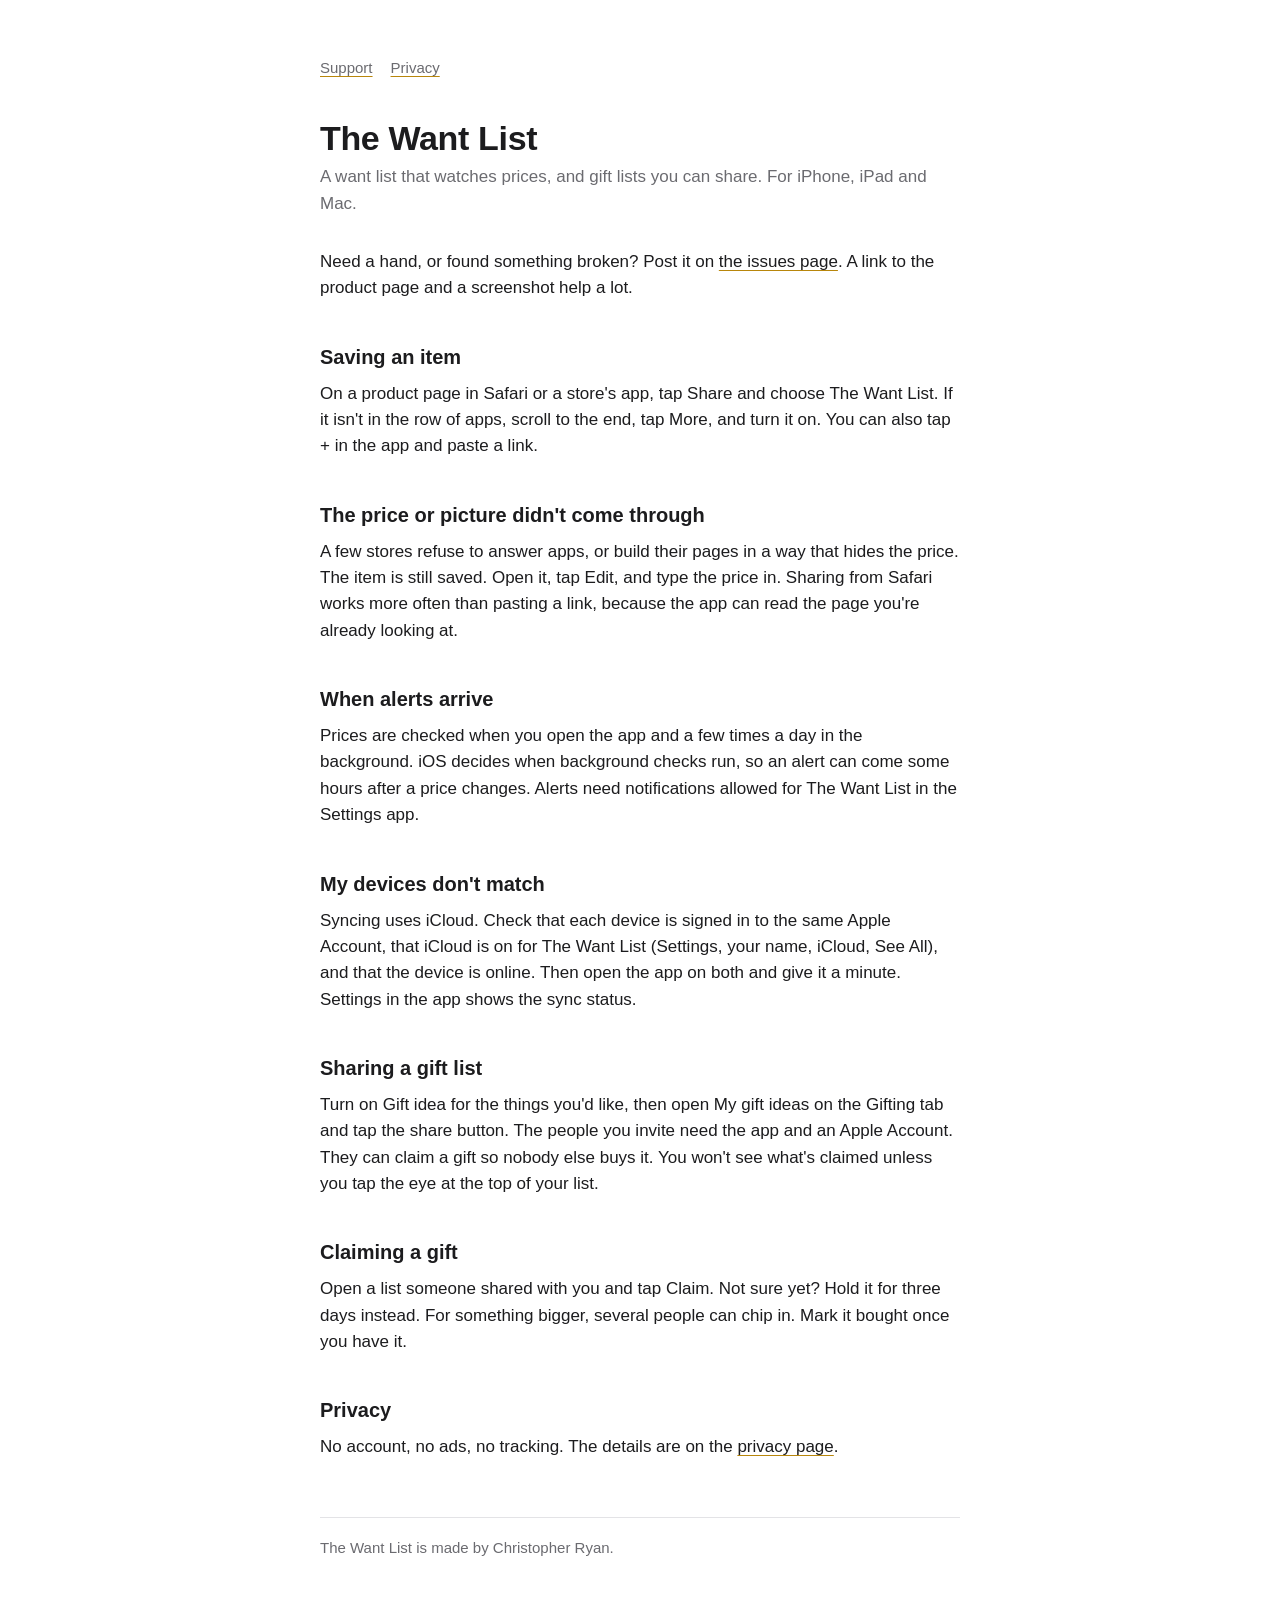
==== index.html @ 434f6b30 "Support and privacy pages" ====
<!doctype html>
<html lang="en">
<head>
<meta charset="utf-8">
<meta name="viewport" content="width=device-width, initial-scale=1">
<title>Support · The Want List</title>
<link rel="stylesheet" href="style.css">
</head>
<body>
<main>
<nav><a href="index.html">Support</a><a href="privacy.html">Privacy</a></nav>
<h1>The Want List</h1>
<p class="sub">A want list that watches prices, and gift lists you can share. For iPhone, iPad and Mac.</p>

<p>Need a hand, or found something broken? Post it on <a href="https://github.com/ignivomous/the-want-list/issues">the issues page</a>. A link to the product page and a screenshot help a lot.</p>

<h2>Saving an item</h2>
<p>On a product page in Safari or a store's app, tap Share and choose The Want List. If it isn't in the row of apps, scroll to the end, tap More, and turn it on. You can also tap + in the app and paste a link.</p>

<h2>The price or picture didn't come through</h2>
<p>A few stores refuse to answer apps, or build their pages in a way that hides the price. The item is still saved. Open it, tap Edit, and type the price in. Sharing from Safari works more often than pasting a link, because the app can read the page you're already looking at.</p>

<h2>When alerts arrive</h2>
<p>Prices are checked when you open the app and a few times a day in the background. iOS decides when background checks run, so an alert can come some hours after a price changes. Alerts need notifications allowed for The Want List in the Settings app.</p>

<h2>My devices don't match</h2>
<p>Syncing uses iCloud. Check that each device is signed in to the same Apple Account, that iCloud is on for The Want List (Settings, your name, iCloud, See All), and that the device is online. Then open the app on both and give it a minute. Settings in the app shows the sync status.</p>

<h2>Sharing a gift list</h2>
<p>Turn on Gift idea for the things you'd like, then open My gift ideas on the Gifting tab and tap the share button. The people you invite need the app and an Apple Account. They can claim a gift so nobody else buys it. You won't see what's claimed unless you tap the eye at the top of your list.</p>

<h2>Claiming a gift</h2>
<p>Open a list someone shared with you and tap Claim. Not sure yet? Hold it for three days instead. For something bigger, several people can chip in. Mark it bought once you have it.</p>

<h2>Privacy</h2>
<p>No account, no ads, no tracking. The details are on the <a href="privacy.html">privacy page</a>.</p>

<footer>The Want List is made by Christopher Ryan.</footer>
</main>
</body>
</html>
---- style.css ----
:root { color-scheme: light dark; --ink: #1c1c1e; --soft: #6b6b70; --ground: #ffffff; --line: #e3e3e6; --accent: #b8860b; }
@media (prefers-color-scheme: dark) { :root { --ink: #f2f2f4; --soft: #9a9aa0; --ground: #0e0e10; --line: #2a2a2e; --accent: #ffd60a; } }
* { box-sizing: border-box; }
body { margin: 0; background: var(--ground); color: var(--ink); font: 17px/1.55 -apple-system, BlinkMacSystemFont, "Helvetica Neue", Arial, sans-serif; -webkit-text-size-adjust: 100%; }
main { max-width: 680px; margin: 0 auto; padding: 56px 20px 80px; }
h1 { font-size: 34px; line-height: 1.15; margin: 0 0 6px; letter-spacing: -0.01em; }
h2 { font-size: 20px; margin: 40px 0 8px; }
p, li { margin: 0 0 12px; }
ul { padding-left: 22px; margin: 0 0 12px; }
a { color: inherit; text-decoration-color: var(--accent); text-underline-offset: 3px; }
.sub { color: var(--soft); margin-bottom: 32px; }
nav { margin-bottom: 40px; font-size: 15px; color: var(--soft); }
nav a { margin-right: 18px; }
footer { margin-top: 56px; padding-top: 18px; border-top: 1px solid var(--line); color: var(--soft); font-size: 15px; }
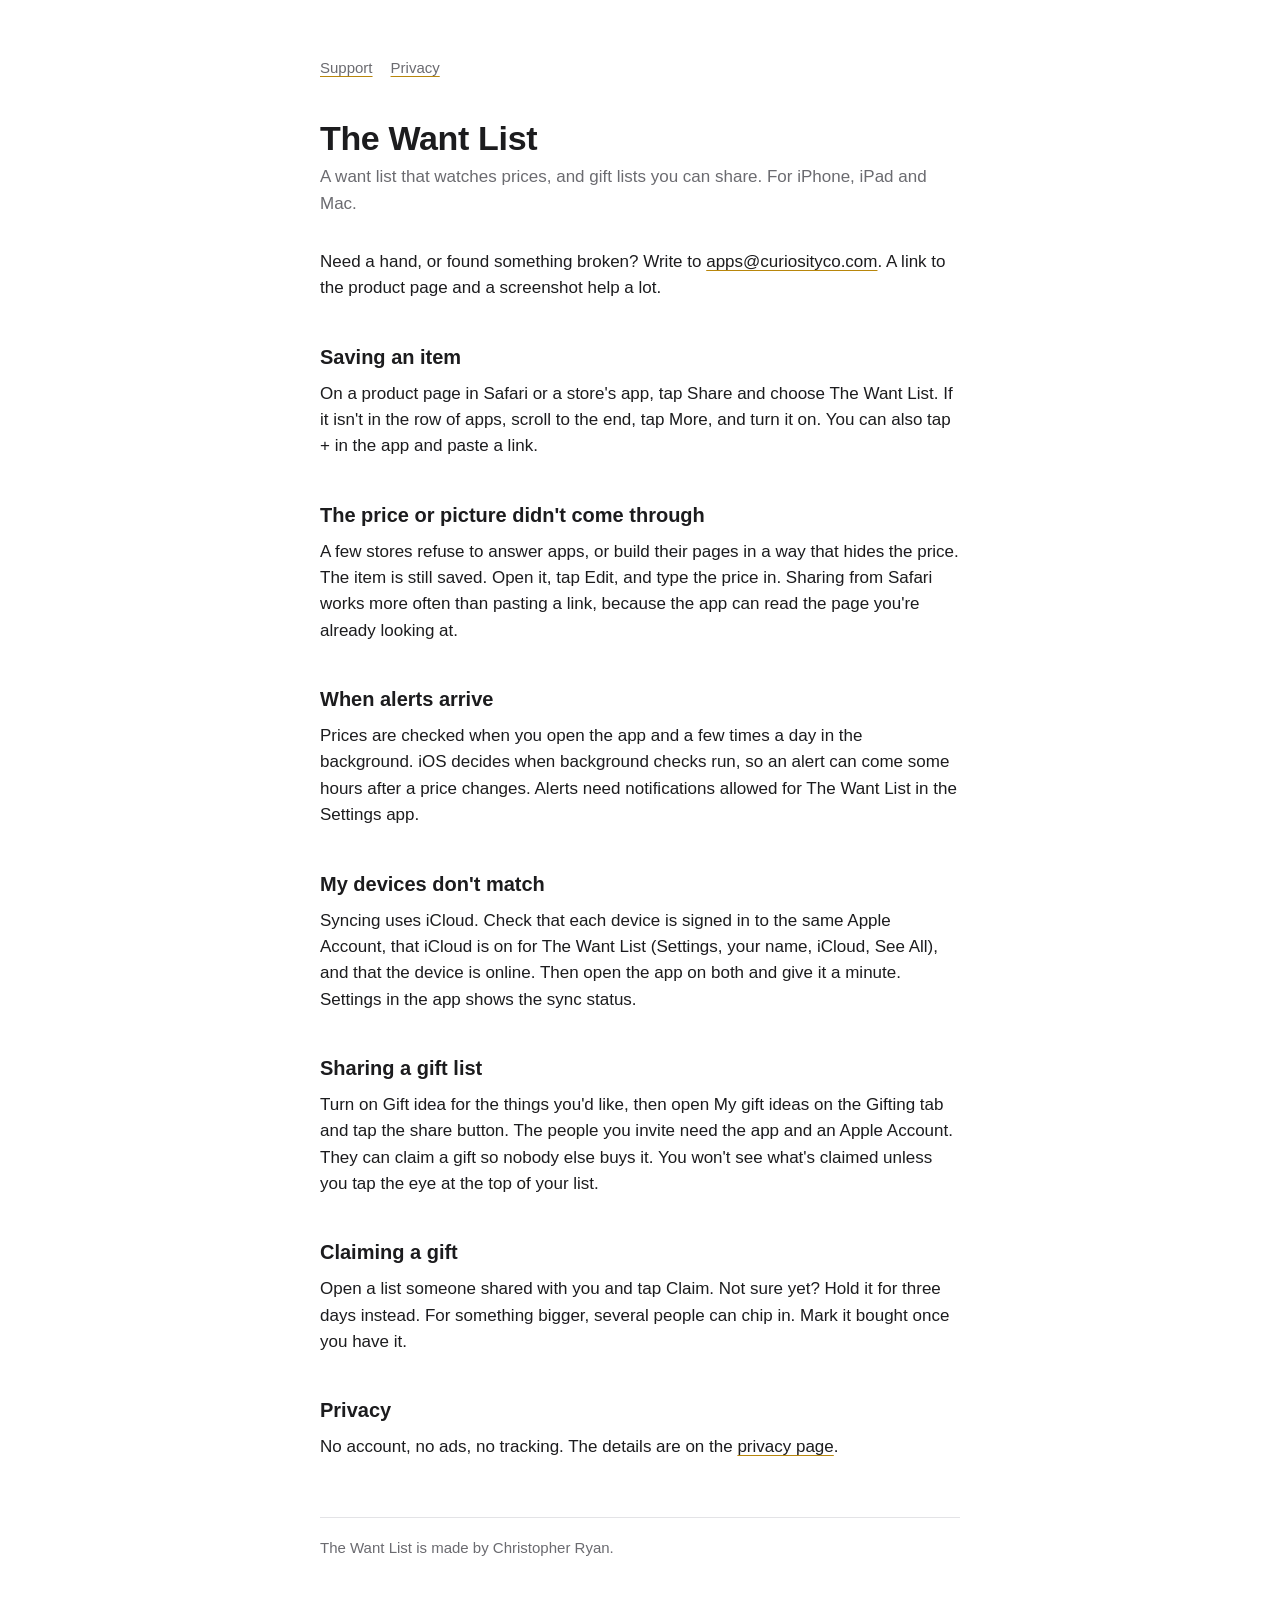
==== commit 7a2872cc: "Update the support and privacy pages" ====
--- a/index.html
+++ b/index.html
@@ -12,7 +12,7 @@
 <h1>The Want List</h1>
 <p class="sub">A want list that watches prices, and gift lists you can share. For iPhone, iPad and Mac.</p>
 
-<p>Need a hand, or found something broken? Post it on <a href="https://github.com/ignivomous/the-want-list/issues">the issues page</a>. A link to the product page and a screenshot help a lot.</p>
+<p>Need a hand, or found something broken? Write to <a href="mailto:apps@curiosityco.com">apps@curiosityco.com</a>. A link to the product page and a screenshot help a lot.</p>
 
 <h2>Saving an item</h2>
 <p>On a product page in Safari or a store's app, tap Share and choose The Want List. If it isn't in the row of apps, scroll to the end, tap More, and turn it on. You can also tap + in the app and paste a link.</p>
